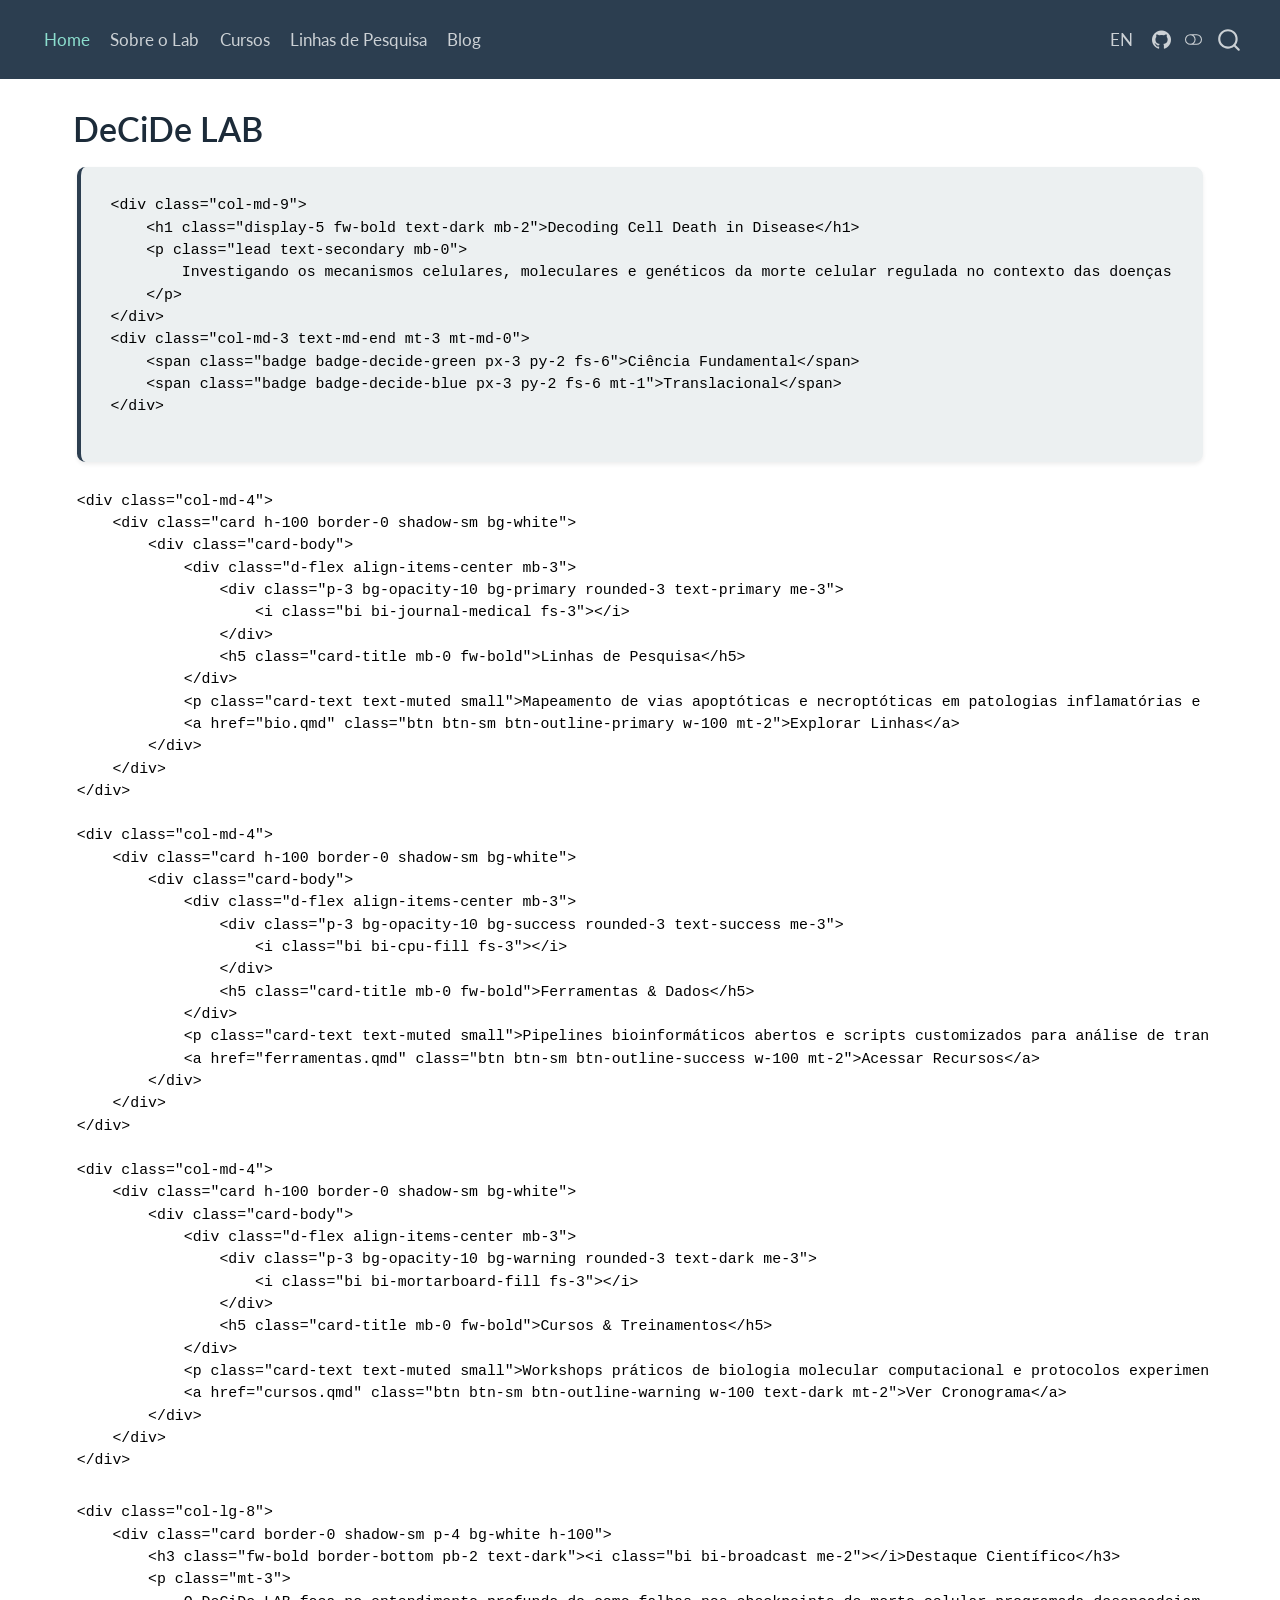
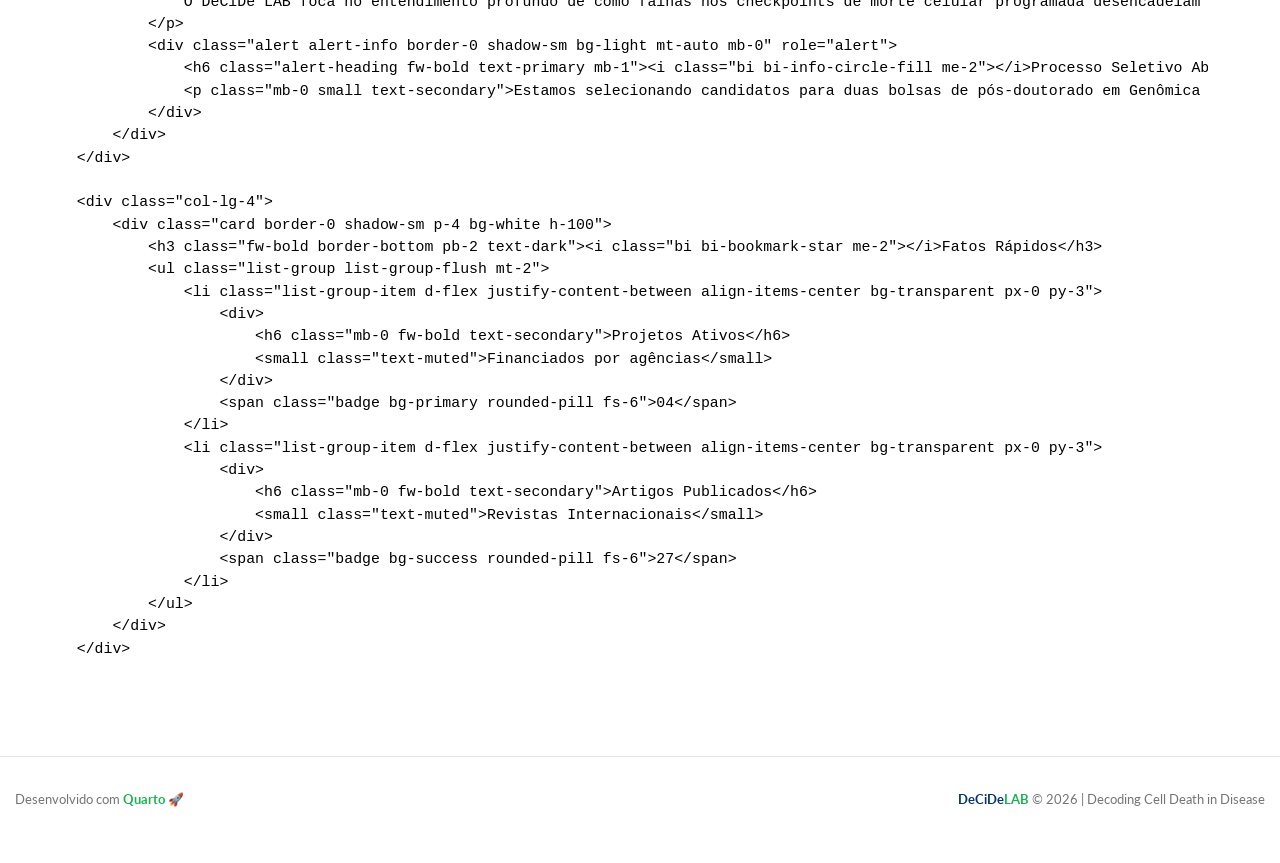
==== index.html @ ad17195b "Built site for gh-pages" ====
<!DOCTYPE html>
<html xmlns="http://www.w3.org/1999/xhtml" lang="en" xml:lang="en"><head>

<meta charset="utf-8">
<meta name="generator" content="quarto-1.4.555">

<meta name="viewport" content="width=device-width, initial-scale=1.0, user-scalable=yes">


<title>DeCiDe LAB</title>
<style>
code{white-space: pre-wrap;}
span.smallcaps{font-variant: small-caps;}
div.columns{display: flex; gap: min(4vw, 1.5em);}
div.column{flex: auto; overflow-x: auto;}
div.hanging-indent{margin-left: 1.5em; text-indent: -1.5em;}
ul.task-list{list-style: none;}
ul.task-list li input[type="checkbox"] {
  width: 0.8em;
  margin: 0 0.8em 0.2em -1em; /* quarto-specific, see https://github.com/quarto-dev/quarto-cli/issues/4556 */ 
  vertical-align: middle;
}
</style>


<script src="site_libs/quarto-nav/quarto-nav.js"></script>
<script src="site_libs/quarto-nav/headroom.min.js"></script>
<script src="site_libs/clipboard/clipboard.min.js"></script>
<script src="site_libs/quarto-search/autocomplete.umd.js"></script>
<script src="site_libs/quarto-search/fuse.min.js"></script>
<script src="site_libs/quarto-search/quarto-search.js"></script>
<meta name="quarto:offset" content="./">
<script src="site_libs/quarto-html/quarto.js"></script>
<script src="site_libs/quarto-html/popper.min.js"></script>
<script src="site_libs/quarto-html/tippy.umd.min.js"></script>
<script src="site_libs/quarto-html/anchor.min.js"></script>
<link href="site_libs/quarto-html/tippy.css" rel="stylesheet">
<link href="site_libs/quarto-html/quarto-syntax-highlighting.css" rel="stylesheet" class="quarto-color-scheme" id="quarto-text-highlighting-styles">
<link href="site_libs/quarto-html/quarto-syntax-highlighting-dark.css" rel="prefetch" class="quarto-color-scheme quarto-color-alternate" id="quarto-text-highlighting-styles">
<script src="site_libs/bootstrap/bootstrap.min.js"></script>
<link href="site_libs/bootstrap/bootstrap-icons.css" rel="stylesheet">
<link href="site_libs/bootstrap/bootstrap.min.css" rel="stylesheet" class="quarto-color-scheme" id="quarto-bootstrap" data-mode="light">
<link href="site_libs/bootstrap/bootstrap-dark.min.css" rel="prefetch" class="quarto-color-scheme quarto-color-alternate" id="quarto-bootstrap" data-mode="dark">
<script id="quarto-search-options" type="application/json">{
  "location": "navbar",
  "copy-button": false,
  "collapse-after": 3,
  "panel-placement": "end",
  "type": "overlay",
  "limit": 50,
  "keyboard-shortcut": [
    "f",
    "/",
    "s"
  ],
  "show-item-context": false,
  "language": {
    "search-no-results-text": "No results",
    "search-matching-documents-text": "matching documents",
    "search-copy-link-title": "Copy link to search",
    "search-hide-matches-text": "Hide additional matches",
    "search-more-match-text": "more match in this document",
    "search-more-matches-text": "more matches in this document",
    "search-clear-button-title": "Clear",
    "search-text-placeholder": "",
    "search-detached-cancel-button-title": "Cancel",
    "search-submit-button-title": "Submit",
    "search-label": "Search"
  }
}</script>


<link rel="stylesheet" href="styles.css">
</head>

<body class="nav-fixed">

<div id="quarto-search-results"></div>
  <header id="quarto-header" class="headroom fixed-top">
    <nav class="navbar navbar-expand-lg " data-bs-theme="dark">
      <div class="navbar-container container-fluid">
      <div class="navbar-brand-container mx-auto">
    <a href="./index.html" class="navbar-brand navbar-brand-logo">
    <img src="./logo.png" alt="" class="navbar-logo">
    </a>
  </div>
            <div id="quarto-search" class="" title="Search"></div>
          <button class="navbar-toggler" type="button" data-bs-toggle="collapse" data-bs-target="#navbarCollapse" aria-controls="navbarCollapse" aria-expanded="false" aria-label="Toggle navigation" onclick="if (window.quartoToggleHeadroom) { window.quartoToggleHeadroom(); }">
  <span class="navbar-toggler-icon"></span>
</button>
          <div class="collapse navbar-collapse" id="navbarCollapse">
            <ul class="navbar-nav navbar-nav-scroll me-auto">
  <li class="nav-item">
    <a class="nav-link active" href="./index.html" aria-current="page"> 
<span class="menu-text">Home</span></a>
  </li>  
  <li class="nav-item">
    <a class="nav-link" href="./bio.html"> 
<span class="menu-text">Sobre o Lab</span></a>
  </li>  
  <li class="nav-item">
    <a class="nav-link" href="./cursos.html"> 
<span class="menu-text">Cursos</span></a>
  </li>  
  <li class="nav-item">
    <a class="nav-link" href="./pesquisa.html"> 
<span class="menu-text">Linhas de Pesquisa</span></a>
  </li>  
  <li class="nav-item">
    <a class="nav-link" href="./posts/index.html"> 
<span class="menu-text">Blog</span></a>
  </li>  
</ul>
            <ul class="navbar-nav navbar-nav-scroll ms-auto">
  <li class="nav-item">
    <a class="nav-link" href="./en/index.html"> 
<span class="menu-text">EN</span></a>
  </li>  
  <li class="nav-item compact">
    <a class="nav-link" href="https://github.com/decide-lab/decide-lab.github.io"> <i class="bi bi-github" role="img" aria-label="GitHub">
</i> 
<span class="menu-text"></span></a>
  </li>  
</ul>
          </div> <!-- /navcollapse -->
          <div class="quarto-navbar-tools">
  <a href="" class="quarto-color-scheme-toggle quarto-navigation-tool  px-1" onclick="window.quartoToggleColorScheme(); return false;" title="Toggle dark mode"><i class="bi"></i></a>
</div>
      </div> <!-- /container-fluid -->
    </nav>
</header>
<!-- content -->
<div id="quarto-content" class="quarto-container page-columns page-rows-contents page-layout-full page-navbar">
<!-- sidebar -->
<!-- margin-sidebar -->
    
<!-- main -->
<main class="content column-page" id="quarto-document-content">

<header id="title-block-header" class="quarto-title-block default">
<div class="quarto-title">
<h1 class="title">DeCiDe LAB</h1>
</div>



<div class="quarto-title-meta column-page">

    
  
    
  </div>
  


</header>


<!-- SEÇÃO DE PREAMBULO / HERO DASHBOARD -->
<div class="row mb-4 align-items-center bg-light p-4 rounded-3 border-start border-primary border-4 shadow-sm m-1">
<pre><code>&lt;div class="col-md-9"&gt;
    &lt;h1 class="display-5 fw-bold text-dark mb-2"&gt;Decoding Cell Death in Disease&lt;/h1&gt;
    &lt;p class="lead text-secondary mb-0"&gt;
        Investigando os mecanismos celulares, moleculares e genéticos da morte celular regulada no contexto das doenças humanas.
    &lt;/p&gt;
&lt;/div&gt;
&lt;div class="col-md-3 text-md-end mt-3 mt-md-0"&gt;
    &lt;span class="badge badge-decide-green px-3 py-2 fs-6"&gt;Ciência Fundamental&lt;/span&gt;
    &lt;span class="badge badge-decide-blue px-3 py-2 fs-6 mt-1"&gt;Translacional&lt;/span&gt;
&lt;/div&gt;</code></pre>
</div>
<!-- CONTAINER DOS CARDS DE MÉTRICAS / RESUMO DO LAB -->
<div class="row g-4 mb-4">
<pre><code>&lt;div class="col-md-4"&gt;
    &lt;div class="card h-100 border-0 shadow-sm bg-white"&gt;
        &lt;div class="card-body"&gt;
            &lt;div class="d-flex align-items-center mb-3"&gt;
                &lt;div class="p-3 bg-opacity-10 bg-primary rounded-3 text-primary me-3"&gt;
                    &lt;i class="bi bi-journal-medical fs-3"&gt;&lt;/i&gt;
                &lt;/div&gt;
                &lt;h5 class="card-title mb-0 fw-bold"&gt;Linhas de Pesquisa&lt;/h5&gt;
            &lt;/div&gt;
            &lt;p class="card-text text-muted small"&gt;Mapeamento de vias apoptóticas e necroptóticas em patologias inflamatórias e oncológicas.&lt;/p&gt;
            &lt;a href="bio.qmd" class="btn btn-sm btn-outline-primary w-100 mt-2"&gt;Explorar Linhas&lt;/a&gt;
        &lt;/div&gt;
    &lt;/div&gt;
&lt;/div&gt;

&lt;div class="col-md-4"&gt;
    &lt;div class="card h-100 border-0 shadow-sm bg-white"&gt;
        &lt;div class="card-body"&gt;
            &lt;div class="d-flex align-items-center mb-3"&gt;
                &lt;div class="p-3 bg-opacity-10 bg-success rounded-3 text-success me-3"&gt;
                    &lt;i class="bi bi-cpu-fill fs-3"&gt;&lt;/i&gt;
                &lt;/div&gt;
                &lt;h5 class="card-title mb-0 fw-bold"&gt;Ferramentas &amp; Dados&lt;/h5&gt;
            &lt;/div&gt;
            &lt;p class="card-text text-muted small"&gt;Pipelines bioinformáticos abertos e scripts customizados para análise de transcriptômica de célula única.&lt;/p&gt;
            &lt;a href="ferramentas.qmd" class="btn btn-sm btn-outline-success w-100 mt-2"&gt;Acessar Recursos&lt;/a&gt;
        &lt;/div&gt;
    &lt;/div&gt;
&lt;/div&gt;

&lt;div class="col-md-4"&gt;
    &lt;div class="card h-100 border-0 shadow-sm bg-white"&gt;
        &lt;div class="card-body"&gt;
            &lt;div class="d-flex align-items-center mb-3"&gt;
                &lt;div class="p-3 bg-opacity-10 bg-warning rounded-3 text-dark me-3"&gt;
                    &lt;i class="bi bi-mortarboard-fill fs-3"&gt;&lt;/i&gt;
                &lt;/div&gt;
                &lt;h5 class="card-title mb-0 fw-bold"&gt;Cursos &amp; Treinamentos&lt;/h5&gt;
            &lt;/div&gt;
            &lt;p class="card-text text-muted small"&gt;Workshops práticos de biologia molecular computacional e protocolos experimentais in vitro.&lt;/p&gt;
            &lt;a href="cursos.qmd" class="btn btn-sm btn-outline-warning w-100 text-dark mt-2"&gt;Ver Cronograma&lt;/a&gt;
        &lt;/div&gt;
    &lt;/div&gt;
&lt;/div&gt;</code></pre>
</div>
<!-- CONTEÚDO EM DESTAQUE: ÚLTIMAS ATUALIZAÇÕES -->
<div class="row g-4">
<pre><code>&lt;div class="col-lg-8"&gt;
    &lt;div class="card border-0 shadow-sm p-4 bg-white h-100"&gt;
        &lt;h3 class="fw-bold border-bottom pb-2 text-dark"&gt;&lt;i class="bi bi-broadcast me-2"&gt;&lt;/i&gt;Destaque Científico&lt;/h3&gt;
        &lt;p class="mt-3"&gt;
            O DeCiDe LAB foca no entendimento profundo de como falhas nos checkpoints de morte celular programada desencadeiam ou agravam quadros clínicos severos. Nosso objetivo final é decodificar esses sinais biológicos para propor alvos terapêuticos inovadores.
        &lt;/p&gt;
        &lt;div class="alert alert-info border-0 shadow-sm bg-light mt-auto mb-0" role="alert"&gt;
            &lt;h6 class="alert-heading fw-bold text-primary mb-1"&gt;&lt;i class="bi bi-info-circle-fill me-2"&gt;&lt;/i&gt;Processo Seletivo Aberto&lt;/h6&gt;
            &lt;p class="mb-0 small text-secondary"&gt;Estamos selecionando candidatos para duas bolsas de pós-doutorado em Genômica Funcional. Veja mais detalhes no nosso Blog.&lt;/p&gt;
        &lt;/div&gt;
    &lt;/div&gt;
&lt;/div&gt;

&lt;div class="col-lg-4"&gt;
    &lt;div class="card border-0 shadow-sm p-4 bg-white h-100"&gt;
        &lt;h3 class="fw-bold border-bottom pb-2 text-dark"&gt;&lt;i class="bi bi-bookmark-star me-2"&gt;&lt;/i&gt;Fatos Rápidos&lt;/h3&gt;
        &lt;ul class="list-group list-group-flush mt-2"&gt;
            &lt;li class="list-group-item d-flex justify-content-between align-items-center bg-transparent px-0 py-3"&gt;
                &lt;div&gt;
                    &lt;h6 class="mb-0 fw-bold text-secondary"&gt;Projetos Ativos&lt;/h6&gt;
                    &lt;small class="text-muted"&gt;Financiados por agências&lt;/small&gt;
                &lt;/div&gt;
                &lt;span class="badge bg-primary rounded-pill fs-6"&gt;04&lt;/span&gt;
            &lt;/li&gt;
            &lt;li class="list-group-item d-flex justify-content-between align-items-center bg-transparent px-0 py-3"&gt;
                &lt;div&gt;
                    &lt;h6 class="mb-0 fw-bold text-secondary"&gt;Artigos Publicados&lt;/h6&gt;
                    &lt;small class="text-muted"&gt;Revistas Internacionais&lt;/small&gt;
                &lt;/div&gt;
                &lt;span class="badge bg-success rounded-pill fs-6"&gt;27&lt;/span&gt;
            &lt;/li&gt;
        &lt;/ul&gt;
    &lt;/div&gt;
&lt;/div&gt;</code></pre>
</div>



</main> <!-- /main -->
<script id="quarto-html-after-body" type="application/javascript">
window.document.addEventListener("DOMContentLoaded", function (event) {
  const toggleBodyColorMode = (bsSheetEl) => {
    const mode = bsSheetEl.getAttribute("data-mode");
    const bodyEl = window.document.querySelector("body");
    if (mode === "dark") {
      bodyEl.classList.add("quarto-dark");
      bodyEl.classList.remove("quarto-light");
    } else {
      bodyEl.classList.add("quarto-light");
      bodyEl.classList.remove("quarto-dark");
    }
  }
  const toggleBodyColorPrimary = () => {
    const bsSheetEl = window.document.querySelector("link#quarto-bootstrap");
    if (bsSheetEl) {
      toggleBodyColorMode(bsSheetEl);
    }
  }
  toggleBodyColorPrimary();  
  const disableStylesheet = (stylesheets) => {
    for (let i=0; i < stylesheets.length; i++) {
      const stylesheet = stylesheets[i];
      stylesheet.rel = 'prefetch';
    }
  }
  const enableStylesheet = (stylesheets) => {
    for (let i=0; i < stylesheets.length; i++) {
      const stylesheet = stylesheets[i];
      stylesheet.rel = 'stylesheet';
    }
  }
  const manageTransitions = (selector, allowTransitions) => {
    const els = window.document.querySelectorAll(selector);
    for (let i=0; i < els.length; i++) {
      const el = els[i];
      if (allowTransitions) {
        el.classList.remove('notransition');
      } else {
        el.classList.add('notransition');
      }
    }
  }
  const toggleGiscusIfUsed = (isAlternate, darkModeDefault) => {
    const baseTheme = document.querySelector('#giscus-base-theme')?.value ?? 'light';
    const alternateTheme = document.querySelector('#giscus-alt-theme')?.value ?? 'dark';
    let newTheme = '';
    if(darkModeDefault) {
      newTheme = isAlternate ? baseTheme : alternateTheme;
    } else {
      newTheme = isAlternate ? alternateTheme : baseTheme;
    }
    const changeGiscusTheme = () => {
      // From: https://github.com/giscus/giscus/issues/336
      const sendMessage = (message) => {
        const iframe = document.querySelector('iframe.giscus-frame');
        if (!iframe) return;
        iframe.contentWindow.postMessage({ giscus: message }, 'https://giscus.app');
      }
      sendMessage({
        setConfig: {
          theme: newTheme
        }
      });
    }
    const isGiscussLoaded = window.document.querySelector('iframe.giscus-frame') !== null;
    if (isGiscussLoaded) {
      changeGiscusTheme();
    }
  }
  const toggleColorMode = (alternate) => {
    // Switch the stylesheets
    const alternateStylesheets = window.document.querySelectorAll('link.quarto-color-scheme.quarto-color-alternate');
    manageTransitions('#quarto-margin-sidebar .nav-link', false);
    if (alternate) {
      enableStylesheet(alternateStylesheets);
      for (const sheetNode of alternateStylesheets) {
        if (sheetNode.id === "quarto-bootstrap") {
          toggleBodyColorMode(sheetNode);
        }
      }
    } else {
      disableStylesheet(alternateStylesheets);
      toggleBodyColorPrimary();
    }
    manageTransitions('#quarto-margin-sidebar .nav-link', true);
    // Switch the toggles
    const toggles = window.document.querySelectorAll('.quarto-color-scheme-toggle');
    for (let i=0; i < toggles.length; i++) {
      const toggle = toggles[i];
      if (toggle) {
        if (alternate) {
          toggle.classList.add("alternate");     
        } else {
          toggle.classList.remove("alternate");
        }
      }
    }
    // Hack to workaround the fact that safari doesn't
    // properly recolor the scrollbar when toggling (#1455)
    if (navigator.userAgent.indexOf('Safari') > 0 && navigator.userAgent.indexOf('Chrome') == -1) {
      manageTransitions("body", false);
      window.scrollTo(0, 1);
      setTimeout(() => {
        window.scrollTo(0, 0);
        manageTransitions("body", true);
      }, 40);  
    }
  }
  const isFileUrl = () => { 
    return window.location.protocol === 'file:';
  }
  const hasAlternateSentinel = () => {  
    let styleSentinel = getColorSchemeSentinel();
    if (styleSentinel !== null) {
      return styleSentinel === "alternate";
    } else {
      return false;
    }
  }
  const setStyleSentinel = (alternate) => {
    const value = alternate ? "alternate" : "default";
    if (!isFileUrl()) {
      window.localStorage.setItem("quarto-color-scheme", value);
    } else {
      localAlternateSentinel = value;
    }
  }
  const getColorSchemeSentinel = () => {
    if (!isFileUrl()) {
      const storageValue = window.localStorage.getItem("quarto-color-scheme");
      return storageValue != null ? storageValue : localAlternateSentinel;
    } else {
      return localAlternateSentinel;
    }
  }
  const darkModeDefault = false;
  let localAlternateSentinel = darkModeDefault ? 'alternate' : 'default';
  // Dark / light mode switch
  window.quartoToggleColorScheme = () => {
    // Read the current dark / light value 
    let toAlternate = !hasAlternateSentinel();
    toggleColorMode(toAlternate);
    setStyleSentinel(toAlternate);
    toggleGiscusIfUsed(toAlternate, darkModeDefault);
  };
  // Ensure there is a toggle, if there isn't float one in the top right
  if (window.document.querySelector('.quarto-color-scheme-toggle') === null) {
    const a = window.document.createElement('a');
    a.classList.add('top-right');
    a.classList.add('quarto-color-scheme-toggle');
    a.href = "";
    a.onclick = function() { try { window.quartoToggleColorScheme(); } catch {} return false; };
    const i = window.document.createElement("i");
    i.classList.add('bi');
    a.appendChild(i);
    window.document.body.appendChild(a);
  }
  // Switch to dark mode if need be
  if (hasAlternateSentinel()) {
    toggleColorMode(true);
  } else {
    toggleColorMode(false);
  }
  const icon = "";
  const anchorJS = new window.AnchorJS();
  anchorJS.options = {
    placement: 'right',
    icon: icon
  };
  anchorJS.add('.anchored');
  const isCodeAnnotation = (el) => {
    for (const clz of el.classList) {
      if (clz.startsWith('code-annotation-')) {                     
        return true;
      }
    }
    return false;
  }
  const clipboard = new window.ClipboardJS('.code-copy-button', {
    text: function(trigger) {
      const codeEl = trigger.previousElementSibling.cloneNode(true);
      for (const childEl of codeEl.children) {
        if (isCodeAnnotation(childEl)) {
          childEl.remove();
        }
      }
      return codeEl.innerText;
    }
  });
  clipboard.on('success', function(e) {
    // button target
    const button = e.trigger;
    // don't keep focus
    button.blur();
    // flash "checked"
    button.classList.add('code-copy-button-checked');
    var currentTitle = button.getAttribute("title");
    button.setAttribute("title", "Copied!");
    let tooltip;
    if (window.bootstrap) {
      button.setAttribute("data-bs-toggle", "tooltip");
      button.setAttribute("data-bs-placement", "left");
      button.setAttribute("data-bs-title", "Copied!");
      tooltip = new bootstrap.Tooltip(button, 
        { trigger: "manual", 
          customClass: "code-copy-button-tooltip",
          offset: [0, -8]});
      tooltip.show();    
    }
    setTimeout(function() {
      if (tooltip) {
        tooltip.hide();
        button.removeAttribute("data-bs-title");
        button.removeAttribute("data-bs-toggle");
        button.removeAttribute("data-bs-placement");
      }
      button.setAttribute("title", currentTitle);
      button.classList.remove('code-copy-button-checked');
    }, 1000);
    // clear code selection
    e.clearSelection();
  });
    var localhostRegex = new RegExp(/^(?:http|https):\/\/localhost\:?[0-9]*\//);
    var mailtoRegex = new RegExp(/^mailto:/);
      var filterRegex = new RegExp('/' + window.location.host + '/');
    var isInternal = (href) => {
        return filterRegex.test(href) || localhostRegex.test(href) || mailtoRegex.test(href);
    }
    // Inspect non-navigation links and adorn them if external
 	var links = window.document.querySelectorAll('a[href]:not(.nav-link):not(.navbar-brand):not(.toc-action):not(.sidebar-link):not(.sidebar-item-toggle):not(.pagination-link):not(.no-external):not([aria-hidden]):not(.dropdown-item):not(.quarto-navigation-tool)');
    for (var i=0; i<links.length; i++) {
      const link = links[i];
      if (!isInternal(link.href)) {
        // undo the damage that might have been done by quarto-nav.js in the case of
        // links that we want to consider external
        if (link.dataset.originalHref !== undefined) {
          link.href = link.dataset.originalHref;
        }
      }
    }
  function tippyHover(el, contentFn, onTriggerFn, onUntriggerFn) {
    const config = {
      allowHTML: true,
      maxWidth: 500,
      delay: 100,
      arrow: false,
      appendTo: function(el) {
          return el.parentElement;
      },
      interactive: true,
      interactiveBorder: 10,
      theme: 'quarto',
      placement: 'bottom-start',
    };
    if (contentFn) {
      config.content = contentFn;
    }
    if (onTriggerFn) {
      config.onTrigger = onTriggerFn;
    }
    if (onUntriggerFn) {
      config.onUntrigger = onUntriggerFn;
    }
    window.tippy(el, config); 
  }
  const noterefs = window.document.querySelectorAll('a[role="doc-noteref"]');
  for (var i=0; i<noterefs.length; i++) {
    const ref = noterefs[i];
    tippyHover(ref, function() {
      // use id or data attribute instead here
      let href = ref.getAttribute('data-footnote-href') || ref.getAttribute('href');
      try { href = new URL(href).hash; } catch {}
      const id = href.replace(/^#\/?/, "");
      const note = window.document.getElementById(id);
      if (note) {
        return note.innerHTML;
      } else {
        return "";
      }
    });
  }
  const xrefs = window.document.querySelectorAll('a.quarto-xref');
  const processXRef = (id, note) => {
    // Strip column container classes
    const stripColumnClz = (el) => {
      el.classList.remove("page-full", "page-columns");
      if (el.children) {
        for (const child of el.children) {
          stripColumnClz(child);
        }
      }
    }
    stripColumnClz(note)
    if (id === null || id.startsWith('sec-')) {
      // Special case sections, only their first couple elements
      const container = document.createElement("div");
      if (note.children && note.children.length > 2) {
        container.appendChild(note.children[0].cloneNode(true));
        for (let i = 1; i < note.children.length; i++) {
          const child = note.children[i];
          if (child.tagName === "P" && child.innerText === "") {
            continue;
          } else {
            container.appendChild(child.cloneNode(true));
            break;
          }
        }
        if (window.Quarto?.typesetMath) {
          window.Quarto.typesetMath(container);
        }
        return container.innerHTML
      } else {
        if (window.Quarto?.typesetMath) {
          window.Quarto.typesetMath(note);
        }
        return note.innerHTML;
      }
    } else {
      // Remove any anchor links if they are present
      const anchorLink = note.querySelector('a.anchorjs-link');
      if (anchorLink) {
        anchorLink.remove();
      }
      if (window.Quarto?.typesetMath) {
        window.Quarto.typesetMath(note);
      }
      // TODO in 1.5, we should make sure this works without a callout special case
      if (note.classList.contains("callout")) {
        return note.outerHTML;
      } else {
        return note.innerHTML;
      }
    }
  }
  for (var i=0; i<xrefs.length; i++) {
    const xref = xrefs[i];
    tippyHover(xref, undefined, function(instance) {
      instance.disable();
      let url = xref.getAttribute('href');
      let hash = undefined; 
      if (url.startsWith('#')) {
        hash = url;
      } else {
        try { hash = new URL(url).hash; } catch {}
      }
      if (hash) {
        const id = hash.replace(/^#\/?/, "");
        const note = window.document.getElementById(id);
        if (note !== null) {
          try {
            const html = processXRef(id, note.cloneNode(true));
            instance.setContent(html);
          } finally {
            instance.enable();
            instance.show();
          }
        } else {
          // See if we can fetch this
          fetch(url.split('#')[0])
          .then(res => res.text())
          .then(html => {
            const parser = new DOMParser();
            const htmlDoc = parser.parseFromString(html, "text/html");
            const note = htmlDoc.getElementById(id);
            if (note !== null) {
              const html = processXRef(id, note);
              instance.setContent(html);
            } 
          }).finally(() => {
            instance.enable();
            instance.show();
          });
        }
      } else {
        // See if we can fetch a full url (with no hash to target)
        // This is a special case and we should probably do some content thinning / targeting
        fetch(url)
        .then(res => res.text())
        .then(html => {
          const parser = new DOMParser();
          const htmlDoc = parser.parseFromString(html, "text/html");
          const note = htmlDoc.querySelector('main.content');
          if (note !== null) {
            // This should only happen for chapter cross references
            // (since there is no id in the URL)
            // remove the first header
            if (note.children.length > 0 && note.children[0].tagName === "HEADER") {
              note.children[0].remove();
            }
            const html = processXRef(null, note);
            instance.setContent(html);
          } 
        }).finally(() => {
          instance.enable();
          instance.show();
        });
      }
    }, function(instance) {
    });
  }
      let selectedAnnoteEl;
      const selectorForAnnotation = ( cell, annotation) => {
        let cellAttr = 'data-code-cell="' + cell + '"';
        let lineAttr = 'data-code-annotation="' +  annotation + '"';
        const selector = 'span[' + cellAttr + '][' + lineAttr + ']';
        return selector;
      }
      const selectCodeLines = (annoteEl) => {
        const doc = window.document;
        const targetCell = annoteEl.getAttribute("data-target-cell");
        const targetAnnotation = annoteEl.getAttribute("data-target-annotation");
        const annoteSpan = window.document.querySelector(selectorForAnnotation(targetCell, targetAnnotation));
        const lines = annoteSpan.getAttribute("data-code-lines").split(",");
        const lineIds = lines.map((line) => {
          return targetCell + "-" + line;
        })
        let top = null;
        let height = null;
        let parent = null;
        if (lineIds.length > 0) {
            //compute the position of the single el (top and bottom and make a div)
            const el = window.document.getElementById(lineIds[0]);
            top = el.offsetTop;
            height = el.offsetHeight;
            parent = el.parentElement.parentElement;
          if (lineIds.length > 1) {
            const lastEl = window.document.getElementById(lineIds[lineIds.length - 1]);
            const bottom = lastEl.offsetTop + lastEl.offsetHeight;
            height = bottom - top;
          }
          if (top !== null && height !== null && parent !== null) {
            // cook up a div (if necessary) and position it 
            let div = window.document.getElementById("code-annotation-line-highlight");
            if (div === null) {
              div = window.document.createElement("div");
              div.setAttribute("id", "code-annotation-line-highlight");
              div.style.position = 'absolute';
              parent.appendChild(div);
            }
            div.style.top = top - 2 + "px";
            div.style.height = height + 4 + "px";
            div.style.left = 0;
            let gutterDiv = window.document.getElementById("code-annotation-line-highlight-gutter");
            if (gutterDiv === null) {
              gutterDiv = window.document.createElement("div");
              gutterDiv.setAttribute("id", "code-annotation-line-highlight-gutter");
              gutterDiv.style.position = 'absolute';
              const codeCell = window.document.getElementById(targetCell);
              const gutter = codeCell.querySelector('.code-annotation-gutter');
              gutter.appendChild(gutterDiv);
            }
            gutterDiv.style.top = top - 2 + "px";
            gutterDiv.style.height = height + 4 + "px";
          }
          selectedAnnoteEl = annoteEl;
        }
      };
      const unselectCodeLines = () => {
        const elementsIds = ["code-annotation-line-highlight", "code-annotation-line-highlight-gutter"];
        elementsIds.forEach((elId) => {
          const div = window.document.getElementById(elId);
          if (div) {
            div.remove();
          }
        });
        selectedAnnoteEl = undefined;
      };
        // Handle positioning of the toggle
    window.addEventListener(
      "resize",
      throttle(() => {
        elRect = undefined;
        if (selectedAnnoteEl) {
          selectCodeLines(selectedAnnoteEl);
        }
      }, 10)
    );
    function throttle(fn, ms) {
    let throttle = false;
    let timer;
      return (...args) => {
        if(!throttle) { // first call gets through
            fn.apply(this, args);
            throttle = true;
        } else { // all the others get throttled
            if(timer) clearTimeout(timer); // cancel #2
            timer = setTimeout(() => {
              fn.apply(this, args);
              timer = throttle = false;
            }, ms);
        }
      };
    }
      // Attach click handler to the DT
      const annoteDls = window.document.querySelectorAll('dt[data-target-cell]');
      for (const annoteDlNode of annoteDls) {
        annoteDlNode.addEventListener('click', (event) => {
          const clickedEl = event.target;
          if (clickedEl !== selectedAnnoteEl) {
            unselectCodeLines();
            const activeEl = window.document.querySelector('dt[data-target-cell].code-annotation-active');
            if (activeEl) {
              activeEl.classList.remove('code-annotation-active');
            }
            selectCodeLines(clickedEl);
            clickedEl.classList.add('code-annotation-active');
          } else {
            // Unselect the line
            unselectCodeLines();
            clickedEl.classList.remove('code-annotation-active');
          }
        });
      }
  const findCites = (el) => {
    const parentEl = el.parentElement;
    if (parentEl) {
      const cites = parentEl.dataset.cites;
      if (cites) {
        return {
          el,
          cites: cites.split(' ')
        };
      } else {
        return findCites(el.parentElement)
      }
    } else {
      return undefined;
    }
  };
  var bibliorefs = window.document.querySelectorAll('a[role="doc-biblioref"]');
  for (var i=0; i<bibliorefs.length; i++) {
    const ref = bibliorefs[i];
    const citeInfo = findCites(ref);
    if (citeInfo) {
      tippyHover(citeInfo.el, function() {
        var popup = window.document.createElement('div');
        citeInfo.cites.forEach(function(cite) {
          var citeDiv = window.document.createElement('div');
          citeDiv.classList.add('hanging-indent');
          citeDiv.classList.add('csl-entry');
          var biblioDiv = window.document.getElementById('ref-' + cite);
          if (biblioDiv) {
            citeDiv.innerHTML = biblioDiv.innerHTML;
          }
          popup.appendChild(citeDiv);
        });
        return popup.innerHTML;
      });
    }
  }
});
</script>
</div> <!-- /content -->
<footer class="footer">
  <div class="nav-footer">
    <div class="nav-footer-left">
<p>Desenvolvido com <a href="https://quarto.org/" target="_blank" style="color: #14B74F; text-decoration: none; font-weight: bold;">Quarto 🚀</a></p>
</div>   
    <div class="nav-footer-center">
      &nbsp;
    </div>
    <div class="nav-footer-right">
<p><span style="color: #00366E; font-weight: bold;">DeCiDe</span><span style="color: #14B74F; font-weight: bold;">LAB</span> © 2026 | Decoding Cell Death in Disease</p>
</div>
  </div>
</footer>




</body></html>
---- site_libs/quarto-html/tippy.css ----
.tippy-box[data-animation=fade][data-state=hidden]{opacity:0}[data-tippy-root]{max-width:calc(100vw - 10px)}.tippy-box{position:relative;background-color:#333;color:#fff;border-radius:4px;font-size:14px;line-height:1.4;white-space:normal;outline:0;transition-property:transform,visibility,opacity}.tippy-box[data-placement^=top]>.tippy-arrow{bottom:0}.tippy-box[data-placement^=top]>.tippy-arrow:before{bottom:-7px;left:0;border-width:8px 8px 0;border-top-color:initial;transform-origin:center top}.tippy-box[data-placement^=bottom]>.tippy-arrow{top:0}.tippy-box[data-placement^=bottom]>.tippy-arrow:before{top:-7px;left:0;border-width:0 8px 8px;border-bottom-color:initial;transform-origin:center bottom}.tippy-box[data-placement^=left]>.tippy-arrow{right:0}.tippy-box[data-placement^=left]>.tippy-arrow:before{border-width:8px 0 8px 8px;border-left-color:initial;right:-7px;transform-origin:center left}.tippy-box[data-placement^=right]>.tippy-arrow{left:0}.tippy-box[data-placement^=right]>.tippy-arrow:before{left:-7px;border-width:8px 8px 8px 0;border-right-color:initial;transform-origin:center right}.tippy-box[data-inertia][data-state=visible]{transition-timing-function:cubic-bezier(.54,1.5,.38,1.11)}.tippy-arrow{width:16px;height:16px;color:#333}.tippy-arrow:before{content:"";position:absolute;border-color:transparent;border-style:solid}.tippy-content{position:relative;padding:5px 9px;z-index:1}
---- site_libs/quarto-html/quarto-syntax-highlighting.css ----
/* quarto syntax highlight colors */
:root {
  --quarto-hl-ot-color: #003B4F;
  --quarto-hl-at-color: #657422;
  --quarto-hl-ss-color: #20794D;
  --quarto-hl-an-color: #5E5E5E;
  --quarto-hl-fu-color: #4758AB;
  --quarto-hl-st-color: #20794D;
  --quarto-hl-cf-color: #003B4F;
  --quarto-hl-op-color: #5E5E5E;
  --quarto-hl-er-color: #AD0000;
  --quarto-hl-bn-color: #AD0000;
  --quarto-hl-al-color: #AD0000;
  --quarto-hl-va-color: #111111;
  --quarto-hl-bu-color: inherit;
  --quarto-hl-ex-color: inherit;
  --quarto-hl-pp-color: #AD0000;
  --quarto-hl-in-color: #5E5E5E;
  --quarto-hl-vs-color: #20794D;
  --quarto-hl-wa-color: #5E5E5E;
  --quarto-hl-do-color: #5E5E5E;
  --quarto-hl-im-color: #00769E;
  --quarto-hl-ch-color: #20794D;
  --quarto-hl-dt-color: #AD0000;
  --quarto-hl-fl-color: #AD0000;
  --quarto-hl-co-color: #5E5E5E;
  --quarto-hl-cv-color: #5E5E5E;
  --quarto-hl-cn-color: #8f5902;
  --quarto-hl-sc-color: #5E5E5E;
  --quarto-hl-dv-color: #AD0000;
  --quarto-hl-kw-color: #003B4F;
}

/* other quarto variables */
:root {
  --quarto-font-monospace: SFMono-Regular, Menlo, Monaco, Consolas, "Liberation Mono", "Courier New", monospace;
}

pre > code.sourceCode > span {
  color: #003B4F;
}

code span {
  color: #003B4F;
}

code.sourceCode > span {
  color: #003B4F;
}

div.sourceCode,
div.sourceCode pre.sourceCode {
  color: #003B4F;
}

code span.ot {
  color: #003B4F;
  font-style: inherit;
}

code span.at {
  color: #657422;
  font-style: inherit;
}

code span.ss {
  color: #20794D;
  font-style: inherit;
}

code span.an {
  color: #5E5E5E;
  font-style: inherit;
}

code span.fu {
  color: #4758AB;
  font-style: inherit;
}

code span.st {
  color: #20794D;
  font-style: inherit;
}

code span.cf {
  color: #003B4F;
  font-style: inherit;
}

code span.op {
  color: #5E5E5E;
  font-style: inherit;
}

code span.er {
  color: #AD0000;
  font-style: inherit;
}

code span.bn {
  color: #AD0000;
  font-style: inherit;
}

code span.al {
  color: #AD0000;
  font-style: inherit;
}

code span.va {
  color: #111111;
  font-style: inherit;
}

code span.bu {
  font-style: inherit;
}

code span.ex {
  font-style: inherit;
}

code span.pp {
  color: #AD0000;
  font-style: inherit;
}

code span.in {
  color: #5E5E5E;
  font-style: inherit;
}

code span.vs {
  color: #20794D;
  font-style: inherit;
}

code span.wa {
  color: #5E5E5E;
  font-style: italic;
}

code span.do {
  color: #5E5E5E;
  font-style: italic;
}

code span.im {
  color: #00769E;
  font-style: inherit;
}

code span.ch {
  color: #20794D;
  font-style: inherit;
}

code span.dt {
  color: #AD0000;
  font-style: inherit;
}

code span.fl {
  color: #AD0000;
  font-style: inherit;
}

code span.co {
  color: #5E5E5E;
  font-style: inherit;
}

code span.cv {
  color: #5E5E5E;
  font-style: italic;
}

code span.cn {
  color: #8f5902;
  font-style: inherit;
}

code span.sc {
  color: #5E5E5E;
  font-style: inherit;
}

code span.dv {
  color: #AD0000;
  font-style: inherit;
}

code span.kw {
  color: #003B4F;
  font-style: inherit;
}

.prevent-inlining {
  content: "</";
}

/*# sourceMappingURL=debc5d5d77c3f9108843748ff7464032.css.map */
---- site_libs/quarto-html/quarto-syntax-highlighting-dark.css ----
/* quarto syntax highlight colors */
:root {
  --quarto-hl-al-color: #f07178;
  --quarto-hl-an-color: #d4d0ab;
  --quarto-hl-at-color: #00e0e0;
  --quarto-hl-bn-color: #d4d0ab;
  --quarto-hl-bu-color: #abe338;
  --quarto-hl-ch-color: #abe338;
  --quarto-hl-co-color: #f8f8f2;
  --quarto-hl-cv-color: #ffd700;
  --quarto-hl-cn-color: #ffd700;
  --quarto-hl-cf-color: #ffa07a;
  --quarto-hl-dt-color: #ffa07a;
  --quarto-hl-dv-color: #d4d0ab;
  --quarto-hl-do-color: #f8f8f2;
  --quarto-hl-er-color: #f07178;
  --quarto-hl-ex-color: #00e0e0;
  --quarto-hl-fl-color: #d4d0ab;
  --quarto-hl-fu-color: #ffa07a;
  --quarto-hl-im-color: #abe338;
  --quarto-hl-in-color: #d4d0ab;
  --quarto-hl-kw-color: #ffa07a;
  --quarto-hl-op-color: #ffa07a;
  --quarto-hl-ot-color: #00e0e0;
  --quarto-hl-pp-color: #dcc6e0;
  --quarto-hl-re-color: #00e0e0;
  --quarto-hl-sc-color: #abe338;
  --quarto-hl-ss-color: #abe338;
  --quarto-hl-st-color: #abe338;
  --quarto-hl-va-color: #00e0e0;
  --quarto-hl-vs-color: #abe338;
  --quarto-hl-wa-color: #dcc6e0;
}

/* other quarto variables */
:root {
  --quarto-font-monospace: SFMono-Regular, Menlo, Monaco, Consolas, "Liberation Mono", "Courier New", monospace;
}

code span.al {
  background-color: #2a0f15;
  font-weight: bold;
  color: #f07178;
}

code span.an {
  color: #d4d0ab;
}

code span.at {
  color: #00e0e0;
}

code span.bn {
  color: #d4d0ab;
}

code span.bu {
  color: #abe338;
}

code span.ch {
  color: #abe338;
}

code span.co {
  font-style: italic;
  color: #f8f8f2;
}

code span.cv {
  color: #ffd700;
}

code span.cn {
  color: #ffd700;
}

code span.cf {
  font-weight: bold;
  color: #ffa07a;
}

code span.dt {
  color: #ffa07a;
}

code span.dv {
  color: #d4d0ab;
}

code span.do {
  color: #f8f8f2;
}

code span.er {
  color: #f07178;
  text-decoration: underline;
}

code span.ex {
  font-weight: bold;
  color: #00e0e0;
}

code span.fl {
  color: #d4d0ab;
}

code span.fu {
  color: #ffa07a;
}

code span.im {
  color: #abe338;
}

code span.in {
  color: #d4d0ab;
}

code span.kw {
  font-weight: bold;
  color: #ffa07a;
}

pre > code.sourceCode > span {
  color: #f8f8f2;
}

code span {
  color: #f8f8f2;
}

code.sourceCode > span {
  color: #f8f8f2;
}

div.sourceCode,
div.sourceCode pre.sourceCode {
  color: #f8f8f2;
}

code span.op {
  color: #ffa07a;
}

code span.ot {
  color: #00e0e0;
}

code span.pp {
  color: #dcc6e0;
}

code span.re {
  background-color: #f8f8f2;
  color: #00e0e0;
}

code span.sc {
  color: #abe338;
}

code span.ss {
  color: #abe338;
}

code span.st {
  color: #abe338;
}

code span.va {
  color: #00e0e0;
}

code span.vs {
  color: #abe338;
}

code span.wa {
  color: #dcc6e0;
}

.prevent-inlining {
  content: "</";
}

/*# sourceMappingURL=935a306eefa94366c21e1a970dddb765.css.map */
---- styles.css ----
/* ==========================================================================
   1. BRAND KIT & VARIÁVEIS DO DECIDE LAB
   ========================================================================== */
:root {
    --decide-blue: #00366E;      /* Azul Profundo (Texto DeCiDe) */
    --decide-green: #14B74F;     /* Verde Esmeralda (LAB) */
    --decide-yellow: #FECA28;    /* Amarelo Dourado (DNA) */
    --decide-lime: #A5DC49;      /* Verde Lima (Acento) */
    --decide-text-dark: #1C2B39; /* Cinza-Escuro (Texto) */
}

/* ==========================================================================
   2. FIX DA LOGO NA NAVBAR (TRUQUE OBRIGATÓRIO)
   ========================================================================== */
.navbar-logo {
    max-height: 55px !important; 
    height: auto !important;
    margin-top: -5px !important; 
    margin-bottom: -5px !important;
    background-color: transparent !important; 
    padding: 0 !important; 
    border-radius: 0 !important; 
}

/* Garante que o container da marca na navbar não force padding extra */
.navbar-brand {
    padding-top: 0 !important;
    padding-bottom: 0 !important;
}

/* ==========================================================================
   3. CUSTOMIZAÇÃO DE COMPONENTES DO BOOTSTRAP 5
   ========================================================================== */

/* Customização sutil dos botões do Quarto/Bootstrap para usar a identidade */
.btn-primary {
    background-color: var(--decide-blue) !important;
    border-color: var(--decide-blue) !important;
}

.btn-primary:hover {
    background-color: #00254a !important;
    border-color: #00254a !important;
}

/* Badges e Tags customizadas do Laboratório */
.badge-decide-blue {
    background-color: var(--decide-blue) !important;
    color: #ffffff !important;
}

.badge-decide-green {
    background-color: var(--decide-green) !important;
    color: #ffffff !important;
}

/* Alinhamento fino para o painel de abas nativas (Tabsets) */
.nav-pills .nav-link.active, .nav-pills .show > .nav-link {
    background-color: var(--decide-blue) !important;
    color: #ffffff !important;
}

.nav-pills .nav-link {
    color: var(--decide-blue);
    font-weight: 500;
}

/* ==========================================================================
   4. AJUSTES DE FLUIDEZ & ACESSIBILIDADE
   ========================================================================== */
body {
    margin: 0;
    padding: 0;
    color: var(--decide-text-dark);
}

/* No modo escuro nativo do Quarto, ajustamos o texto padrão para legibilidade */
.quarto-dark body {
    color: #f8f9fa;
}

/* Estilização elegante do rodapé */
footer {
    border-top: 1px solid rgba(0, 0, 0, 0.1);
    padding: 1.5rem 0;
    font-size: 0.9rem;
}

.quarto-dark footer {
    border-top: 1px solid rgba(255, 255, 255, 0.1);
}
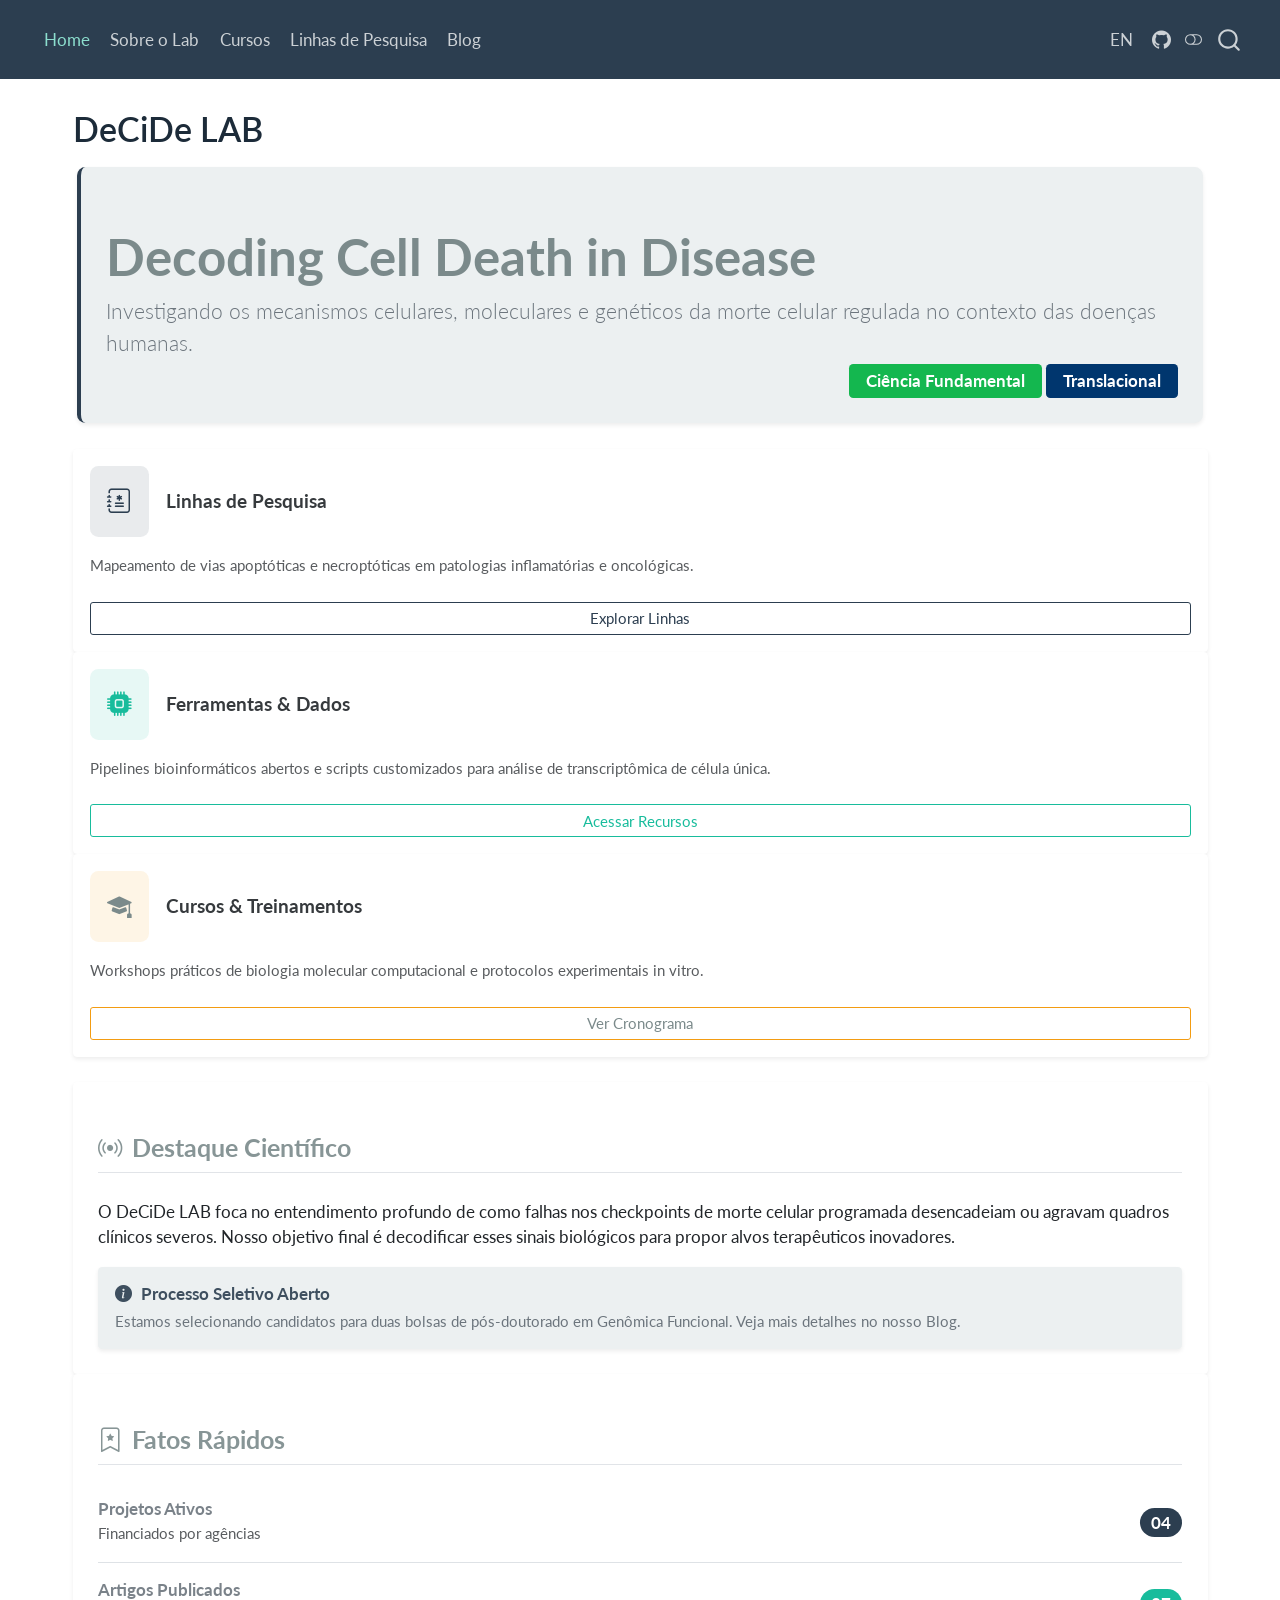
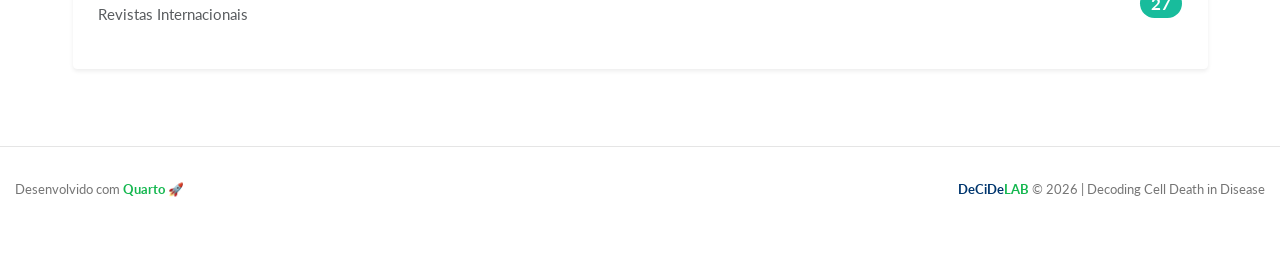
==== commit d7cde13f: "Built site for gh-pages" ====
--- a/index.html
+++ b/index.html
@@ -158,100 +158,102 @@
 
 <!-- SEÇÃO DE PREAMBULO / HERO DASHBOARD -->
 <div class="row mb-4 align-items-center bg-light p-4 rounded-3 border-start border-primary border-4 shadow-sm m-1">
-<pre><code>&lt;div class="col-md-9"&gt;
-    &lt;h1 class="display-5 fw-bold text-dark mb-2"&gt;Decoding Cell Death in Disease&lt;/h1&gt;
-    &lt;p class="lead text-secondary mb-0"&gt;
-        Investigando os mecanismos celulares, moleculares e genéticos da morte celular regulada no contexto das doenças humanas.
-    &lt;/p&gt;
-&lt;/div&gt;
-&lt;div class="col-md-3 text-md-end mt-3 mt-md-0"&gt;
-    &lt;span class="badge badge-decide-green px-3 py-2 fs-6"&gt;Ciência Fundamental&lt;/span&gt;
-    &lt;span class="badge badge-decide-blue px-3 py-2 fs-6 mt-1"&gt;Translacional&lt;/span&gt;
-&lt;/div&gt;</code></pre>
+    <div class="col-md-9">
+        <h1 class="display-5 fw-bold text-dark mb-2">Decoding Cell Death in Disease</h1>
+        <p class="lead text-secondary mb-0">
+            Investigando os mecanismos celulares, moleculares e genéticos da morte celular regulada no contexto das doenças humanas.
+        </p>
+    </div>
+    <div class="col-md-3 text-md-end mt-3 mt-md-0">
+        <span class="badge badge-decide-green px-3 py-2 fs-6">Ciência Fundamental</span>
+        <span class="badge badge-decide-blue px-3 py-2 fs-6 mt-1">Translacional</span>
+    </div>
 </div>
+
 <!-- CONTAINER DOS CARDS DE MÉTRICAS / RESUMO DO LAB -->
 <div class="row g-4 mb-4">
-<pre><code>&lt;div class="col-md-4"&gt;
-    &lt;div class="card h-100 border-0 shadow-sm bg-white"&gt;
-        &lt;div class="card-body"&gt;
-            &lt;div class="d-flex align-items-center mb-3"&gt;
-                &lt;div class="p-3 bg-opacity-10 bg-primary rounded-3 text-primary me-3"&gt;
-                    &lt;i class="bi bi-journal-medical fs-3"&gt;&lt;/i&gt;
-                &lt;/div&gt;
-                &lt;h5 class="card-title mb-0 fw-bold"&gt;Linhas de Pesquisa&lt;/h5&gt;
-            &lt;/div&gt;
-            &lt;p class="card-text text-muted small"&gt;Mapeamento de vias apoptóticas e necroptóticas em patologias inflamatórias e oncológicas.&lt;/p&gt;
-            &lt;a href="bio.qmd" class="btn btn-sm btn-outline-primary w-100 mt-2"&gt;Explorar Linhas&lt;/a&gt;
-        &lt;/div&gt;
-    &lt;/div&gt;
-&lt;/div&gt;
-
-&lt;div class="col-md-4"&gt;
-    &lt;div class="card h-100 border-0 shadow-sm bg-white"&gt;
-        &lt;div class="card-body"&gt;
-            &lt;div class="d-flex align-items-center mb-3"&gt;
-                &lt;div class="p-3 bg-opacity-10 bg-success rounded-3 text-success me-3"&gt;
-                    &lt;i class="bi bi-cpu-fill fs-3"&gt;&lt;/i&gt;
-                &lt;/div&gt;
-                &lt;h5 class="card-title mb-0 fw-bold"&gt;Ferramentas &amp; Dados&lt;/h5&gt;
-            &lt;/div&gt;
-            &lt;p class="card-text text-muted small"&gt;Pipelines bioinformáticos abertos e scripts customizados para análise de transcriptômica de célula única.&lt;/p&gt;
-            &lt;a href="ferramentas.qmd" class="btn btn-sm btn-outline-success w-100 mt-2"&gt;Acessar Recursos&lt;/a&gt;
-        &lt;/div&gt;
-    &lt;/div&gt;
-&lt;/div&gt;
-
-&lt;div class="col-md-4"&gt;
-    &lt;div class="card h-100 border-0 shadow-sm bg-white"&gt;
-        &lt;div class="card-body"&gt;
-            &lt;div class="d-flex align-items-center mb-3"&gt;
-                &lt;div class="p-3 bg-opacity-10 bg-warning rounded-3 text-dark me-3"&gt;
-                    &lt;i class="bi bi-mortarboard-fill fs-3"&gt;&lt;/i&gt;
-                &lt;/div&gt;
-                &lt;h5 class="card-title mb-0 fw-bold"&gt;Cursos &amp; Treinamentos&lt;/h5&gt;
-            &lt;/div&gt;
-            &lt;p class="card-text text-muted small"&gt;Workshops práticos de biologia molecular computacional e protocolos experimentais in vitro.&lt;/p&gt;
-            &lt;a href="cursos.qmd" class="btn btn-sm btn-outline-warning w-100 text-dark mt-2"&gt;Ver Cronograma&lt;/a&gt;
-        &lt;/div&gt;
-    &lt;/div&gt;
-&lt;/div&gt;</code></pre>
+    <div class="col-md-4">
+        <div class="card h-100 border-0 shadow-sm bg-white">
+            <div class="card-body">
+                <div class="d-flex align-items-center mb-3">
+                    <div class="p-3 bg-opacity-10 bg-primary rounded-3 text-primary me-3">
+                        <i class="bi bi-journal-medical fs-3"></i>
+                    </div>
+                    <h5 class="card-title mb-0 fw-bold anchored">Linhas de Pesquisa</h5>
+                </div>
+                <p class="card-text text-muted small">Mapeamento de vias apoptóticas e necroptóticas em patologias inflamatórias e oncológicas.</p>
+                <a href="./bio.html" class="btn btn-sm btn-outline-primary w-100 mt-2">Explorar Linhas</a>
+            </div>
+        </div>
+    </div>
+    
+    <div class="col-md-4">
+        <div class="card h-100 border-0 shadow-sm bg-white">
+            <div class="card-body">
+                <div class="d-flex align-items-center mb-3">
+                    <div class="p-3 bg-opacity-10 bg-success rounded-3 text-success me-3">
+                        <i class="bi bi-cpu-fill fs-3"></i>
+                    </div>
+                    <h5 class="card-title mb-0 fw-bold anchored">Ferramentas &amp; Dados</h5>
+                </div>
+                <p class="card-text text-muted small">Pipelines bioinformáticos abertos e scripts customizados para análise de transcriptômica de célula única.</p>
+                <a href="ferramentas.qmd" class="btn btn-sm btn-outline-success w-100 mt-2">Acessar Recursos</a>
+            </div>
+        </div>
+    </div>
+
+    <div class="col-md-4">
+        <div class="card h-100 border-0 shadow-sm bg-white">
+            <div class="card-body">
+                <div class="d-flex align-items-center mb-3">
+                    <div class="p-3 bg-opacity-10 bg-warning rounded-3 text-dark me-3">
+                        <i class="bi bi-mortarboard-fill fs-3"></i>
+                    </div>
+                    <h5 class="card-title mb-0 fw-bold anchored">Cursos &amp; Treinamentos</h5>
+                </div>
+                <p class="card-text text-muted small">Workshops práticos de biologia molecular computacional e protocolos experimentais in vitro.</p>
+                <a href="./cursos.html" class="btn btn-sm btn-outline-warning w-100 text-dark mt-2">Ver Cronograma</a>
+            </div>
+        </div>
+    </div>
 </div>
+
 <!-- CONTEÚDO EM DESTAQUE: ÚLTIMAS ATUALIZAÇÕES -->
 <div class="row g-4">
-<pre><code>&lt;div class="col-lg-8"&gt;
-    &lt;div class="card border-0 shadow-sm p-4 bg-white h-100"&gt;
-        &lt;h3 class="fw-bold border-bottom pb-2 text-dark"&gt;&lt;i class="bi bi-broadcast me-2"&gt;&lt;/i&gt;Destaque Científico&lt;/h3&gt;
-        &lt;p class="mt-3"&gt;
-            O DeCiDe LAB foca no entendimento profundo de como falhas nos checkpoints de morte celular programada desencadeiam ou agravam quadros clínicos severos. Nosso objetivo final é decodificar esses sinais biológicos para propor alvos terapêuticos inovadores.
-        &lt;/p&gt;
-        &lt;div class="alert alert-info border-0 shadow-sm bg-light mt-auto mb-0" role="alert"&gt;
-            &lt;h6 class="alert-heading fw-bold text-primary mb-1"&gt;&lt;i class="bi bi-info-circle-fill me-2"&gt;&lt;/i&gt;Processo Seletivo Aberto&lt;/h6&gt;
-            &lt;p class="mb-0 small text-secondary"&gt;Estamos selecionando candidatos para duas bolsas de pós-doutorado em Genômica Funcional. Veja mais detalhes no nosso Blog.&lt;/p&gt;
-        &lt;/div&gt;
-    &lt;/div&gt;
-&lt;/div&gt;
-
-&lt;div class="col-lg-4"&gt;
-    &lt;div class="card border-0 shadow-sm p-4 bg-white h-100"&gt;
-        &lt;h3 class="fw-bold border-bottom pb-2 text-dark"&gt;&lt;i class="bi bi-bookmark-star me-2"&gt;&lt;/i&gt;Fatos Rápidos&lt;/h3&gt;
-        &lt;ul class="list-group list-group-flush mt-2"&gt;
-            &lt;li class="list-group-item d-flex justify-content-between align-items-center bg-transparent px-0 py-3"&gt;
-                &lt;div&gt;
-                    &lt;h6 class="mb-0 fw-bold text-secondary"&gt;Projetos Ativos&lt;/h6&gt;
-                    &lt;small class="text-muted"&gt;Financiados por agências&lt;/small&gt;
-                &lt;/div&gt;
-                &lt;span class="badge bg-primary rounded-pill fs-6"&gt;04&lt;/span&gt;
-            &lt;/li&gt;
-            &lt;li class="list-group-item d-flex justify-content-between align-items-center bg-transparent px-0 py-3"&gt;
-                &lt;div&gt;
-                    &lt;h6 class="mb-0 fw-bold text-secondary"&gt;Artigos Publicados&lt;/h6&gt;
-                    &lt;small class="text-muted"&gt;Revistas Internacionais&lt;/small&gt;
-                &lt;/div&gt;
-                &lt;span class="badge bg-success rounded-pill fs-6"&gt;27&lt;/span&gt;
-            &lt;/li&gt;
-        &lt;/ul&gt;
-    &lt;/div&gt;
-&lt;/div&gt;</code></pre>
+    <div class="col-lg-8">
+        <div class="card border-0 shadow-sm p-4 bg-white h-100">
+            <h3 class="fw-bold border-bottom pb-2 text-dark anchored"><i class="bi bi-broadcast me-2"></i>Destaque Científico</h3>
+            <p class="mt-3">
+                O DeCiDe LAB foca no entendimento profundo de como falhas nos checkpoints de morte celular programada desencadeiam ou agravam quadros clínicos severos. Nosso objetivo final é decodificar esses sinais biológicos para propor alvos terapêuticos inovadores.
+            </p>
+            <div class="alert alert-info border-0 shadow-sm bg-light mt-auto mb-0" role="alert">
+                <h6 class="alert-heading fw-bold text-primary mb-1 anchored"><i class="bi bi-info-circle-fill me-2"></i>Processo Seletivo Aberto</h6>
+                <p class="mb-0 small text-secondary">Estamos selecionando candidatos para duas bolsas de pós-doutorado em Genômica Funcional. Veja mais detalhes no nosso Blog.</p>
+            </div>
+        </div>
+    </div>
+    
+    <div class="col-lg-4">
+        <div class="card border-0 shadow-sm p-4 bg-white h-100">
+            <h3 class="fw-bold border-bottom pb-2 text-dark anchored"><i class="bi bi-bookmark-star me-2"></i>Fatos Rápidos</h3>
+            <ul class="list-group list-group-flush mt-2">
+                <li class="list-group-item d-flex justify-content-between align-items-center bg-transparent px-0 py-3">
+                    <div>
+                        <h6 class="mb-0 fw-bold text-secondary anchored">Projetos Ativos</h6>
+                        <small class="text-muted">Financiados por agências</small>
+                    </div>
+                    <span class="badge bg-primary rounded-pill fs-6">04</span>
+                </li>
+                <li class="list-group-item d-flex justify-content-between align-items-center bg-transparent px-0 py-3">
+                    <div>
+                        <h6 class="mb-0 fw-bold text-secondary anchored">Artigos Publicados</h6>
+                        <small class="text-muted">Revistas Internacionais</small>
+                    </div>
+                    <span class="badge bg-success rounded-pill fs-6">27</span>
+                </li>
+            </ul>
+        </div>
+    </div>
 </div>
 
 
@@ -482,7 +484,7 @@
   });
     var localhostRegex = new RegExp(/^(?:http|https):\/\/localhost\:?[0-9]*\//);
     var mailtoRegex = new RegExp(/^mailto:/);
-      var filterRegex = new RegExp('/' + window.location.host + '/');
+      var filterRegex = new RegExp("git@decide-lab:decide-lab\/decide-lab\.github\.io\.git");
     var isInternal = (href) => {
         return filterRegex.test(href) || localhostRegex.test(href) || mailtoRegex.test(href);
     }
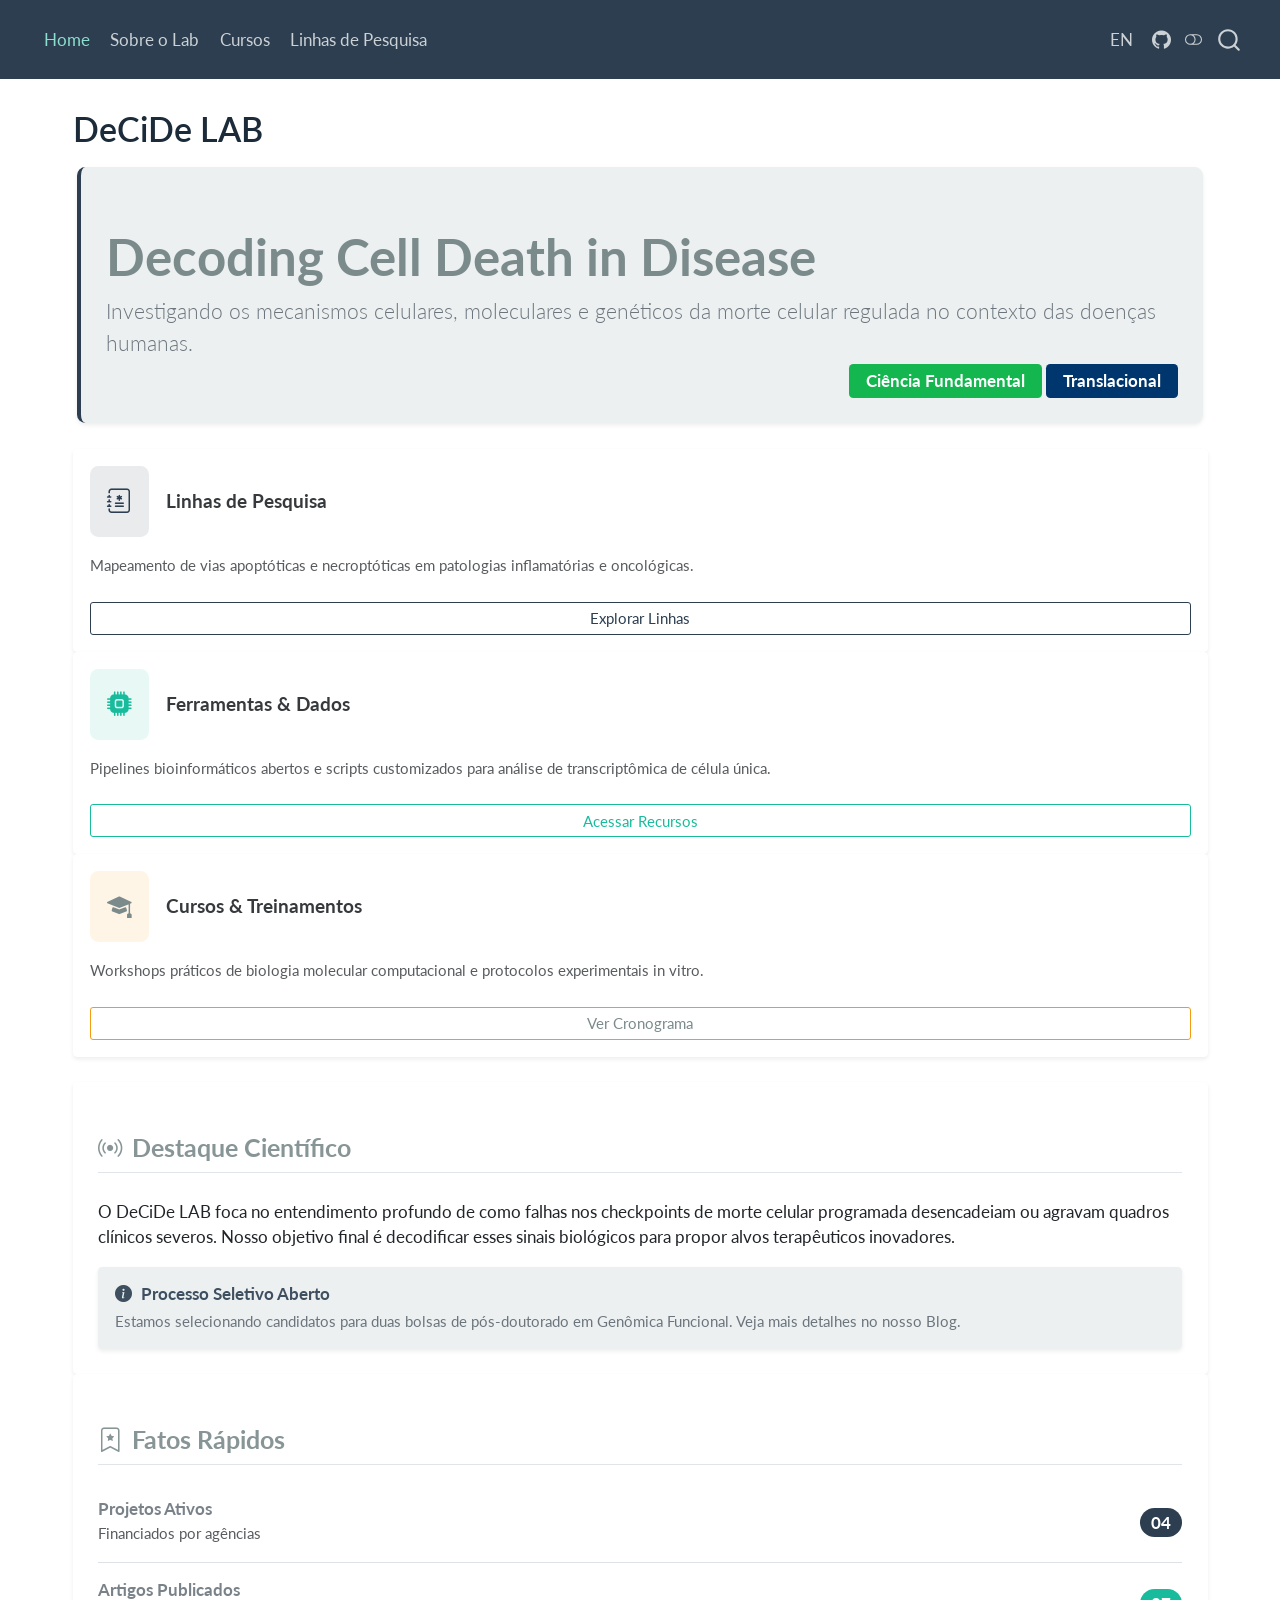
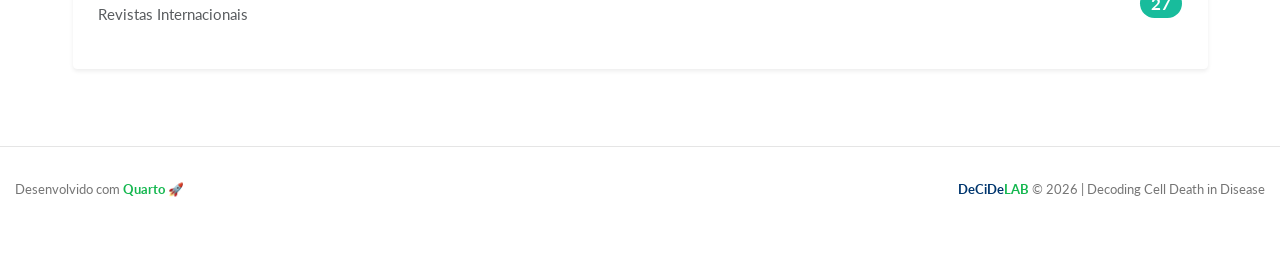
==== commit a604b205: "Built site for gh-pages" ====
--- a/index.html
+++ b/index.html
@@ -105,10 +105,6 @@
   <li class="nav-item">
     <a class="nav-link" href="./pesquisa.html"> 
 <span class="menu-text">Linhas de Pesquisa</span></a>
-  </li>  
-  <li class="nav-item">
-    <a class="nav-link" href="./posts/index.html"> 
-<span class="menu-text">Blog</span></a>
   </li>  
 </ul>
             <ul class="navbar-nav navbar-nav-scroll ms-auto">
